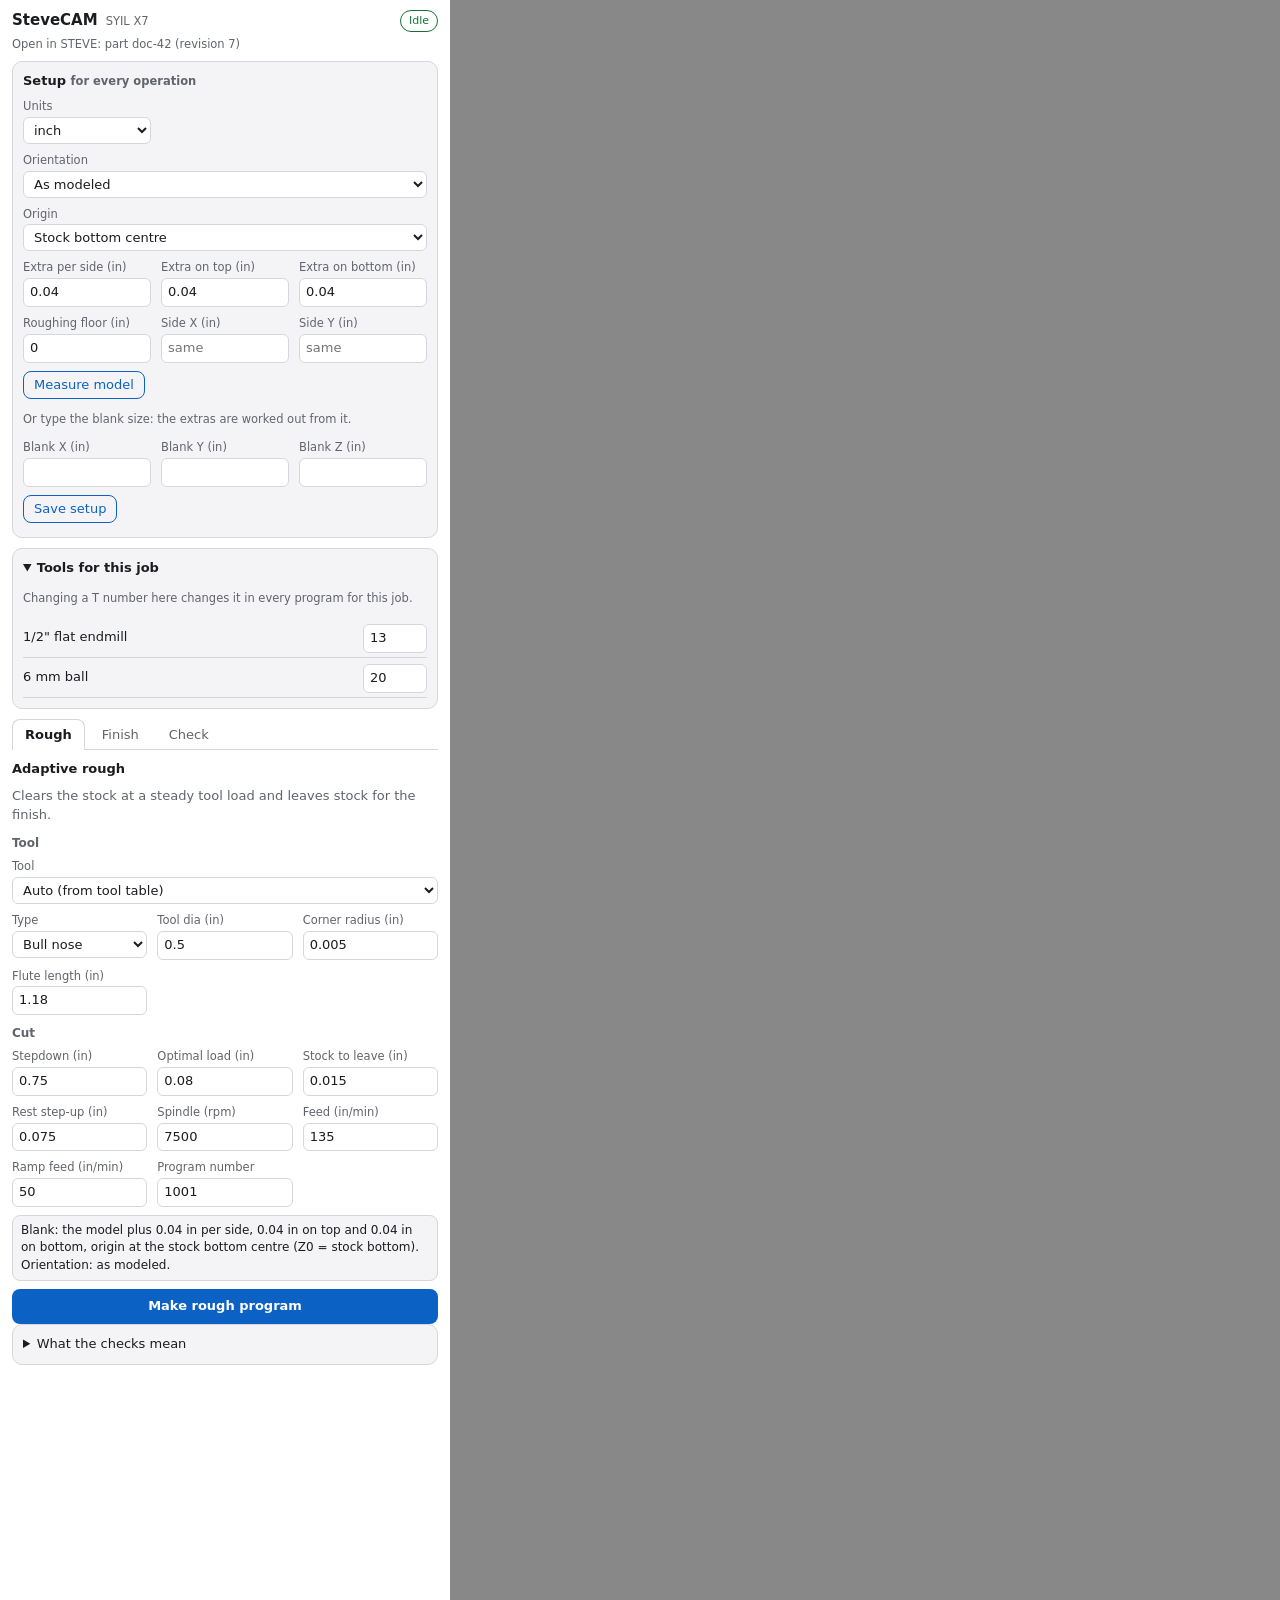
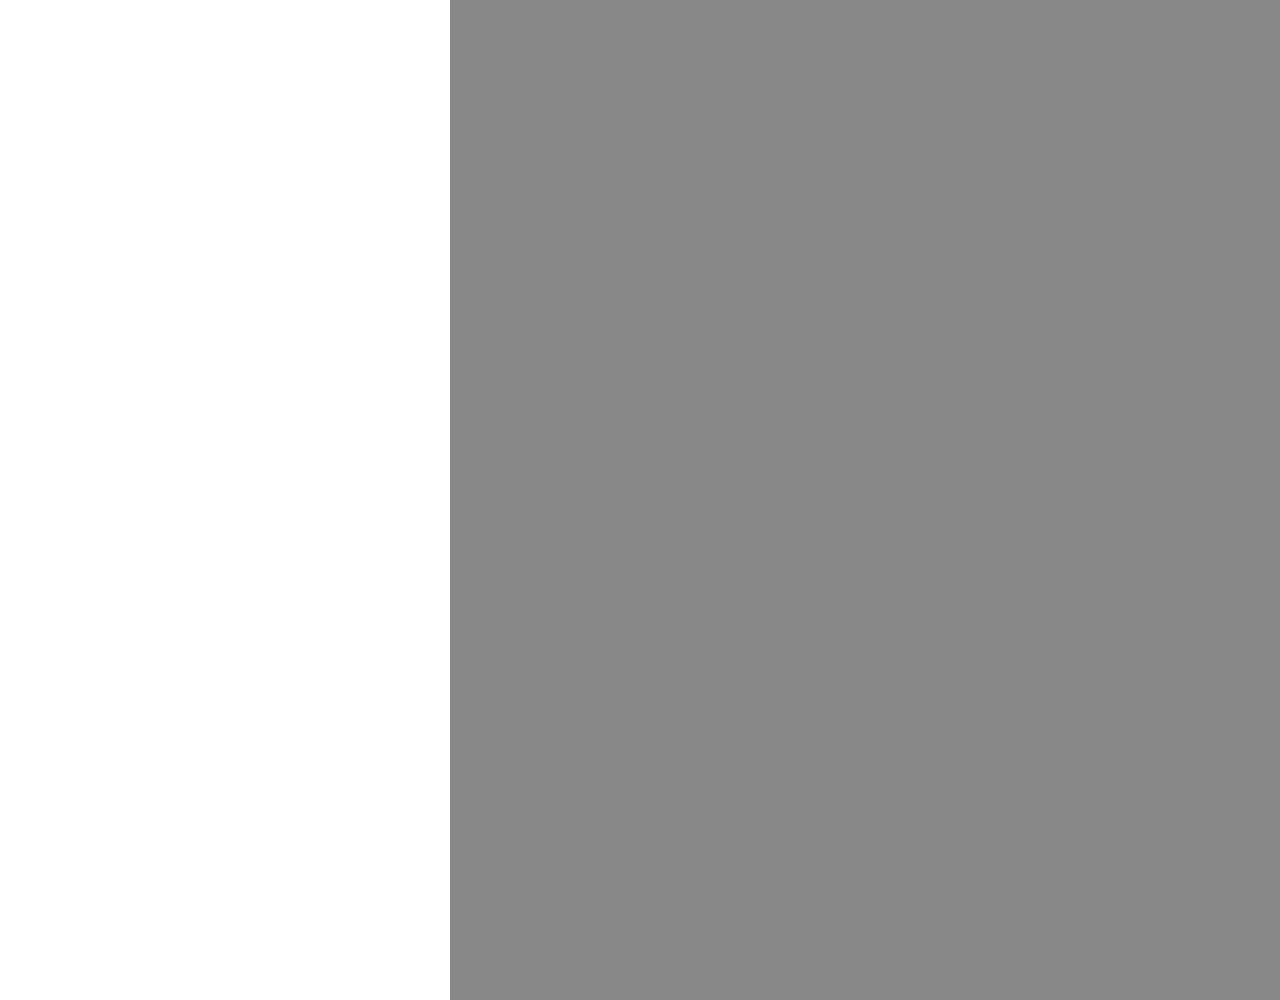
==== panel_tests/mock_parent.html @ 4f72c2af "Panel v2 (Track 3): setup card, job tools, rough/finish/check tabs, unit-aware fields, verdict/atten" ====
<!doctype html>
<html lang="en">
<head>
<meta charset="utf-8">
<title>SteveCAM panel test parent</title>
<style>body { margin: 0; background: #888; } iframe { border: 0; display: block; background: #fff; }</style>
</head>
<body>
<script src="catalog.js"></script>
<script src="mock_bridge.js"></script>
</body>
</html>
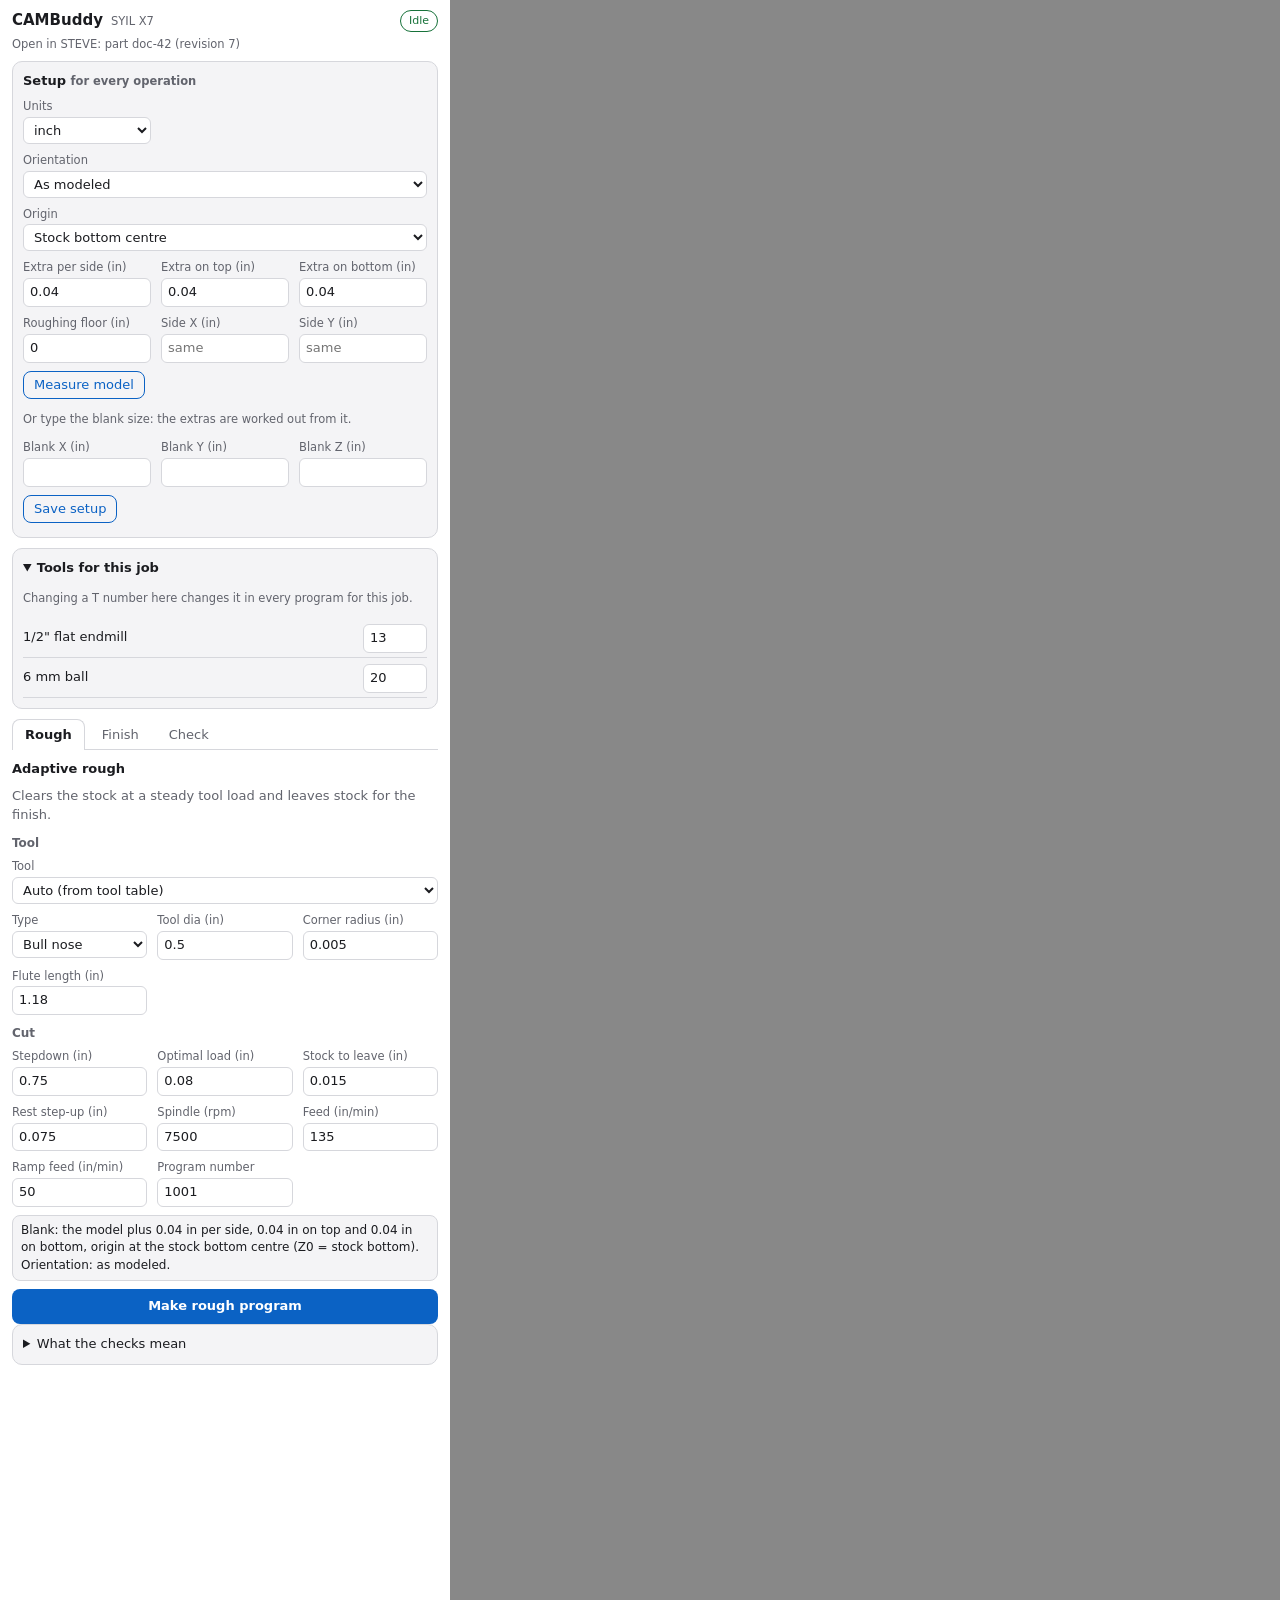
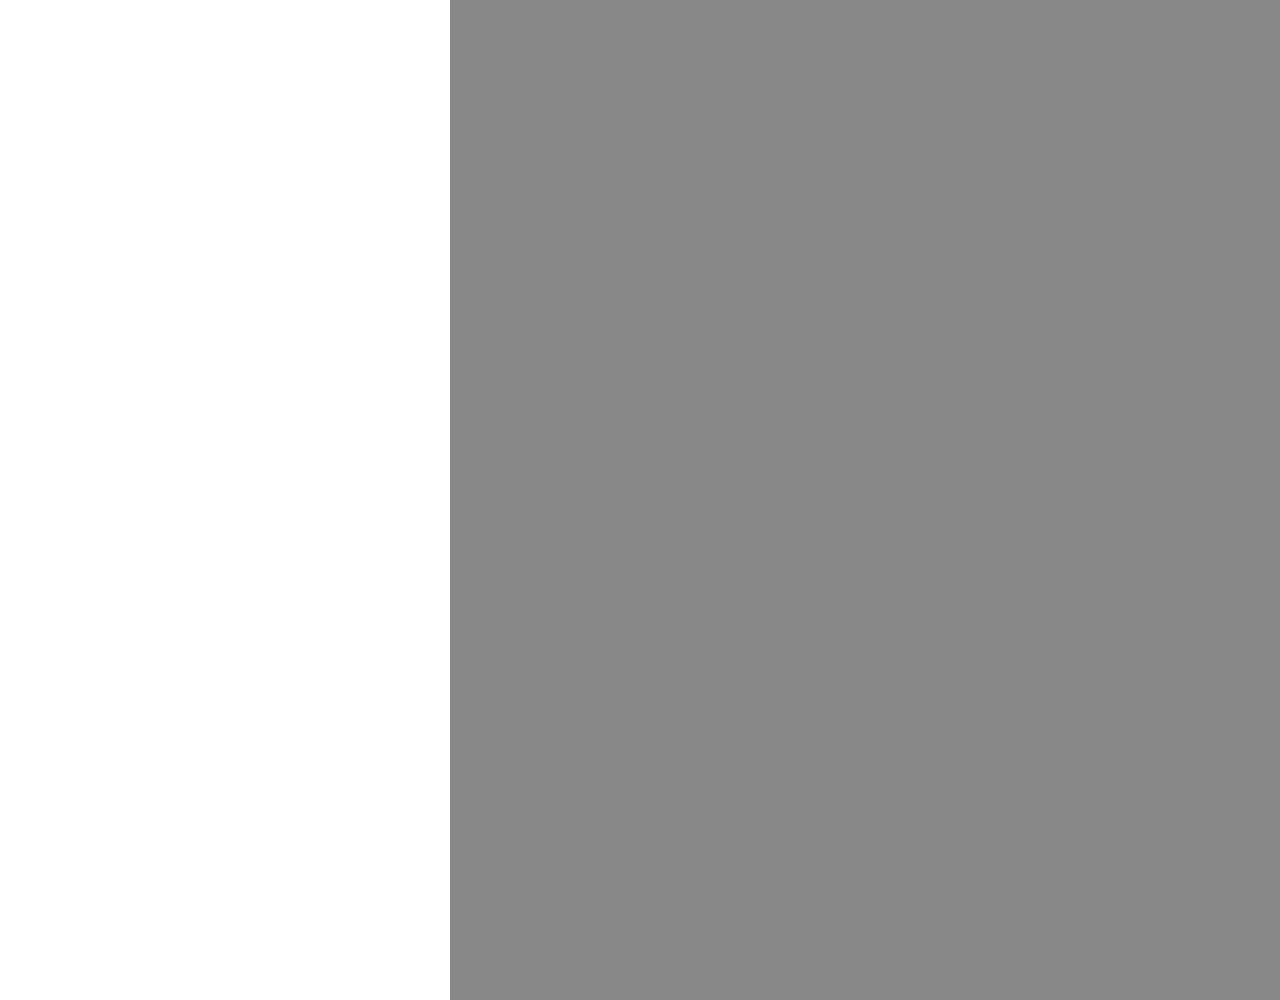
==== commit e612efb3: "Rename SteveCAM branding to CAMBuddy Renames our own name (code, panel, menu-bar app, LaunchAgent la" ====
--- a/panel_tests/mock_parent.html
+++ b/panel_tests/mock_parent.html
@@ -2,7 +2,7 @@
 <html lang="en">
 <head>
 <meta charset="utf-8">
-<title>SteveCAM panel test parent</title>
+<title>CAMBuddy panel test parent</title>
 <style>body { margin: 0; background: #888; } iframe { border: 0; display: block; background: #fff; }</style>
 </head>
 <body>
